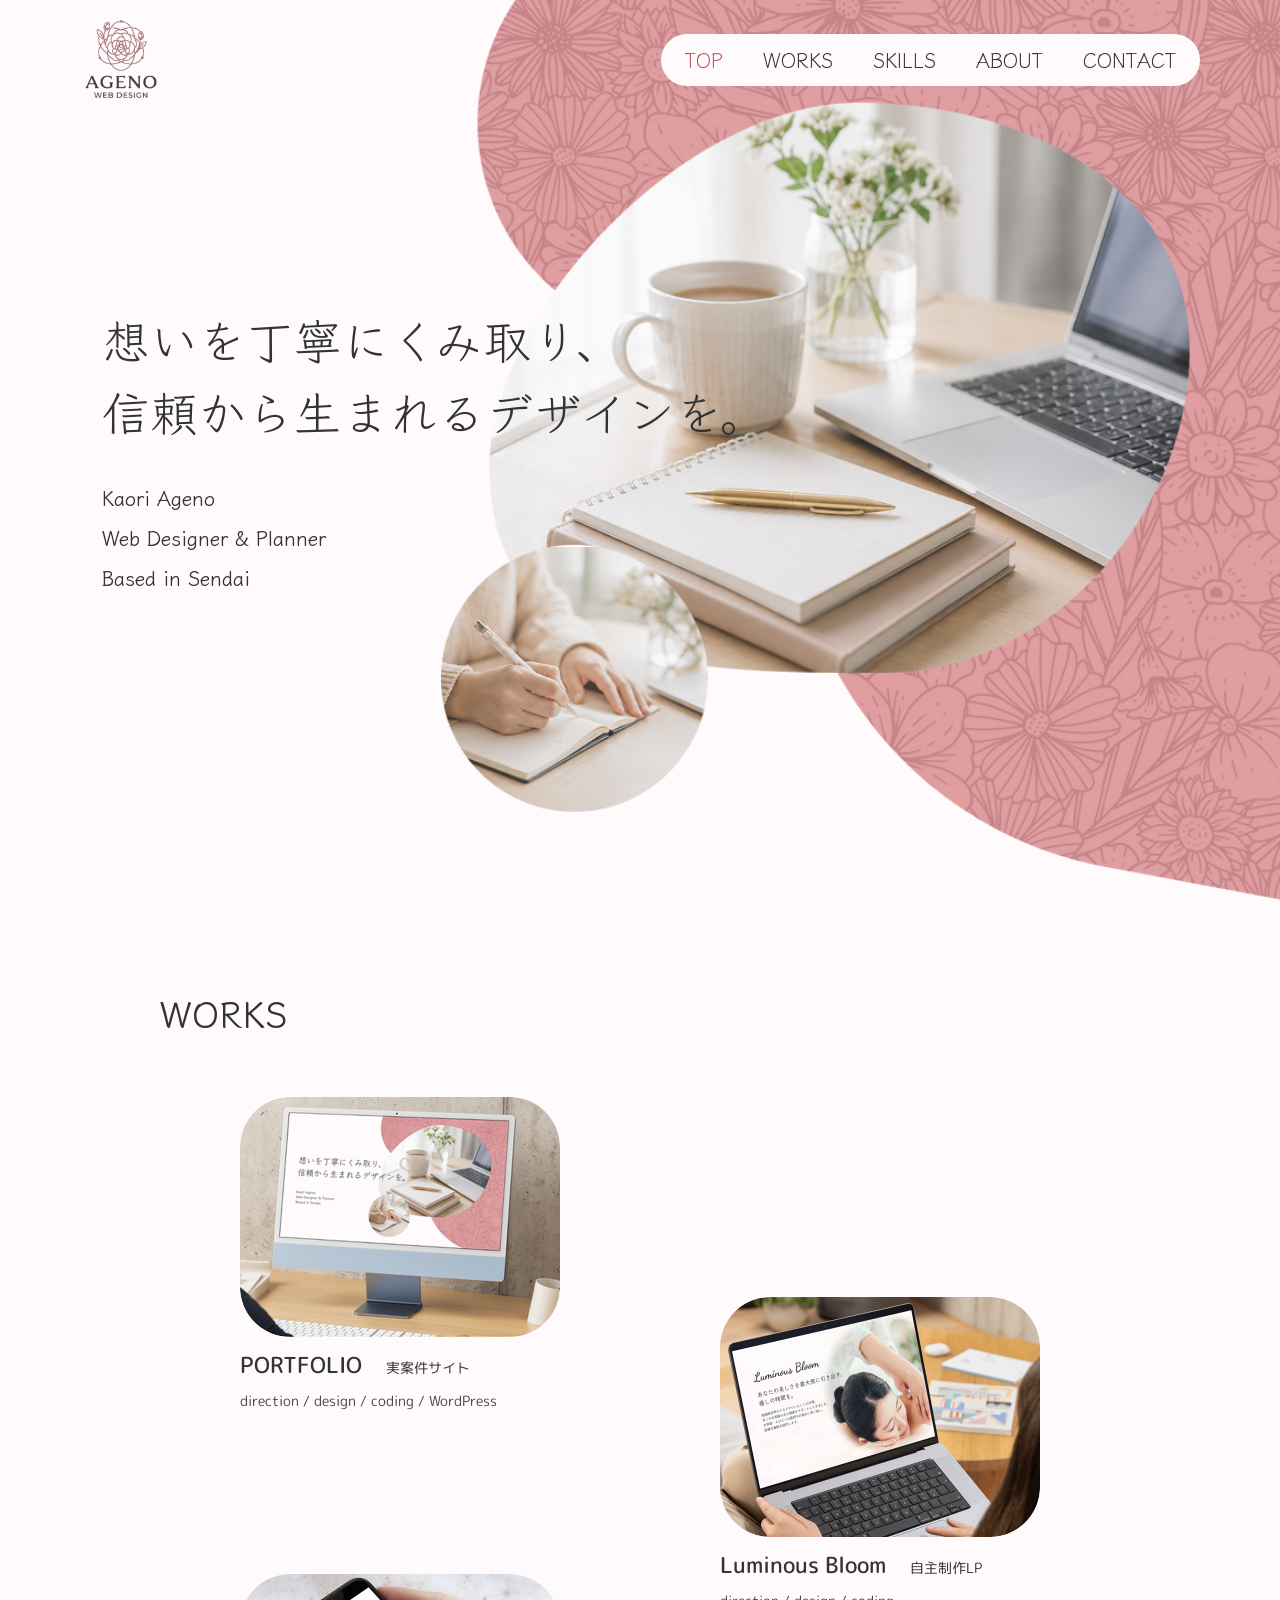
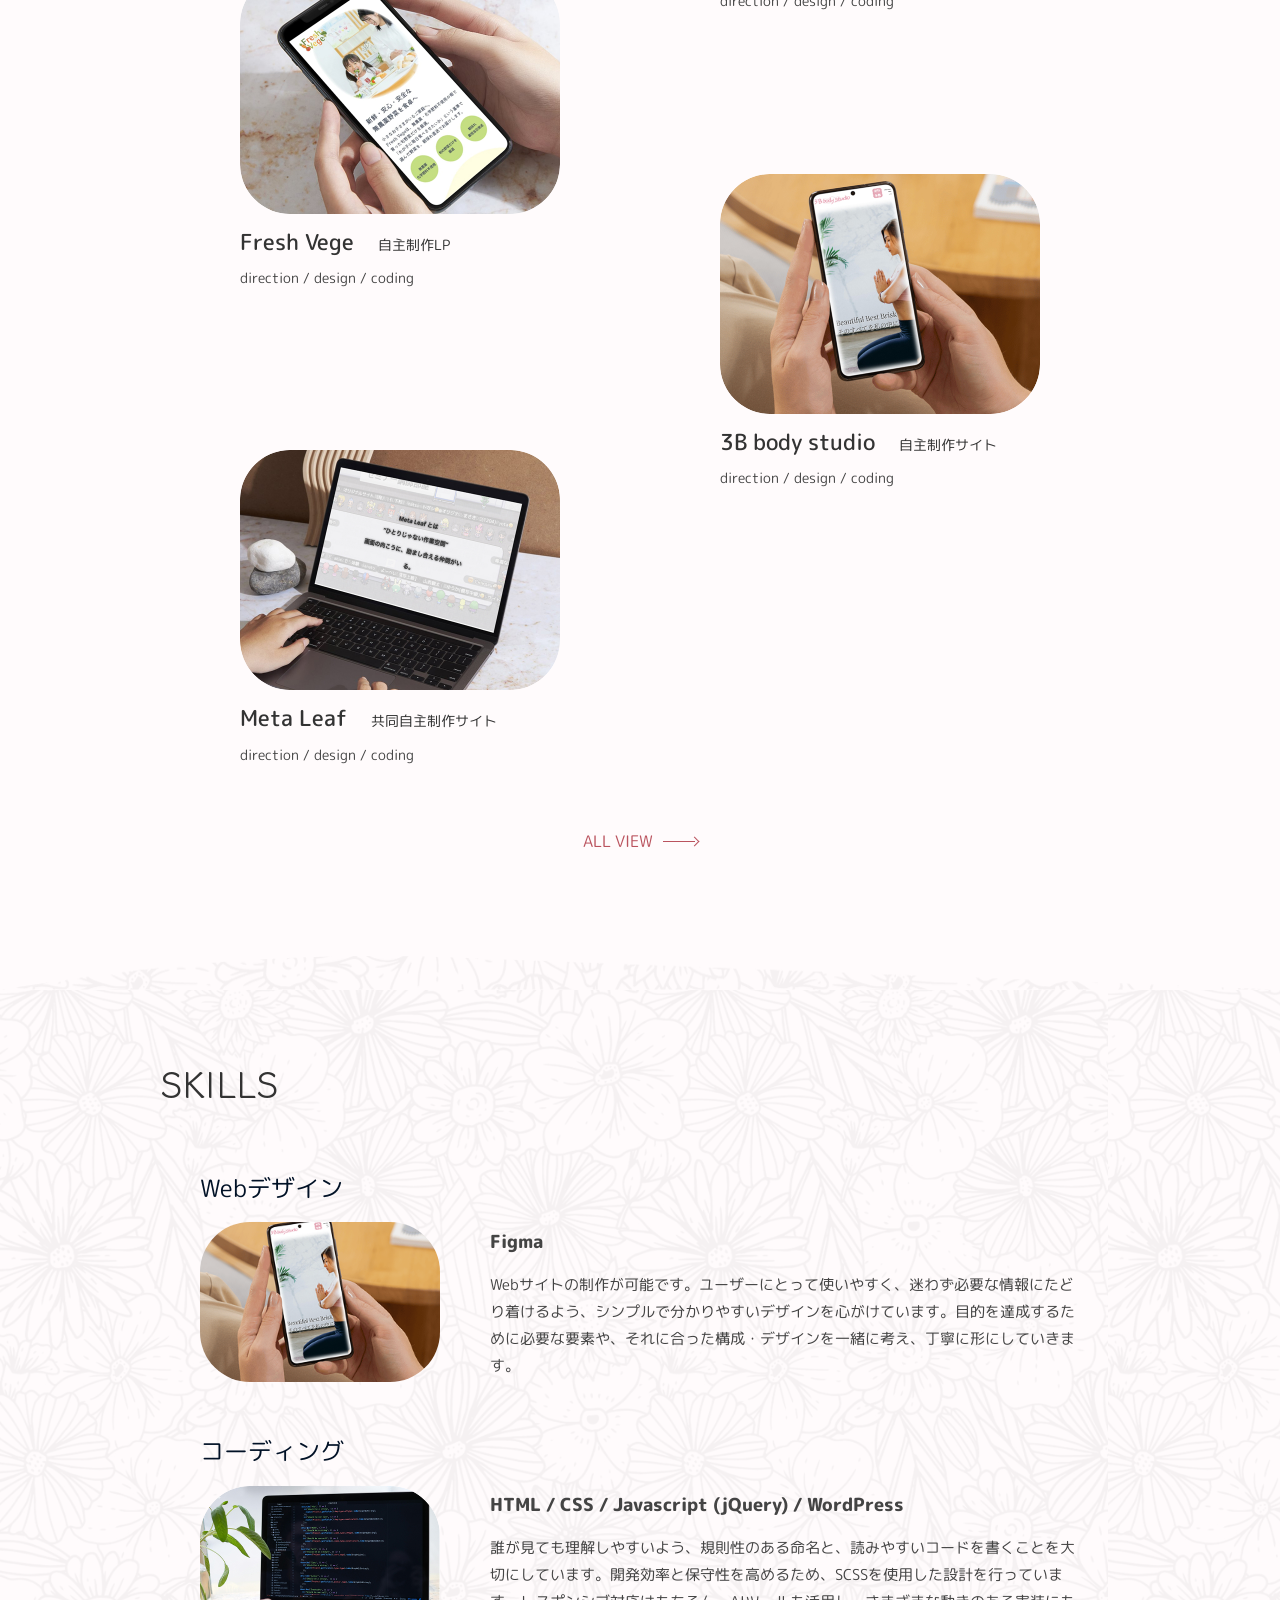
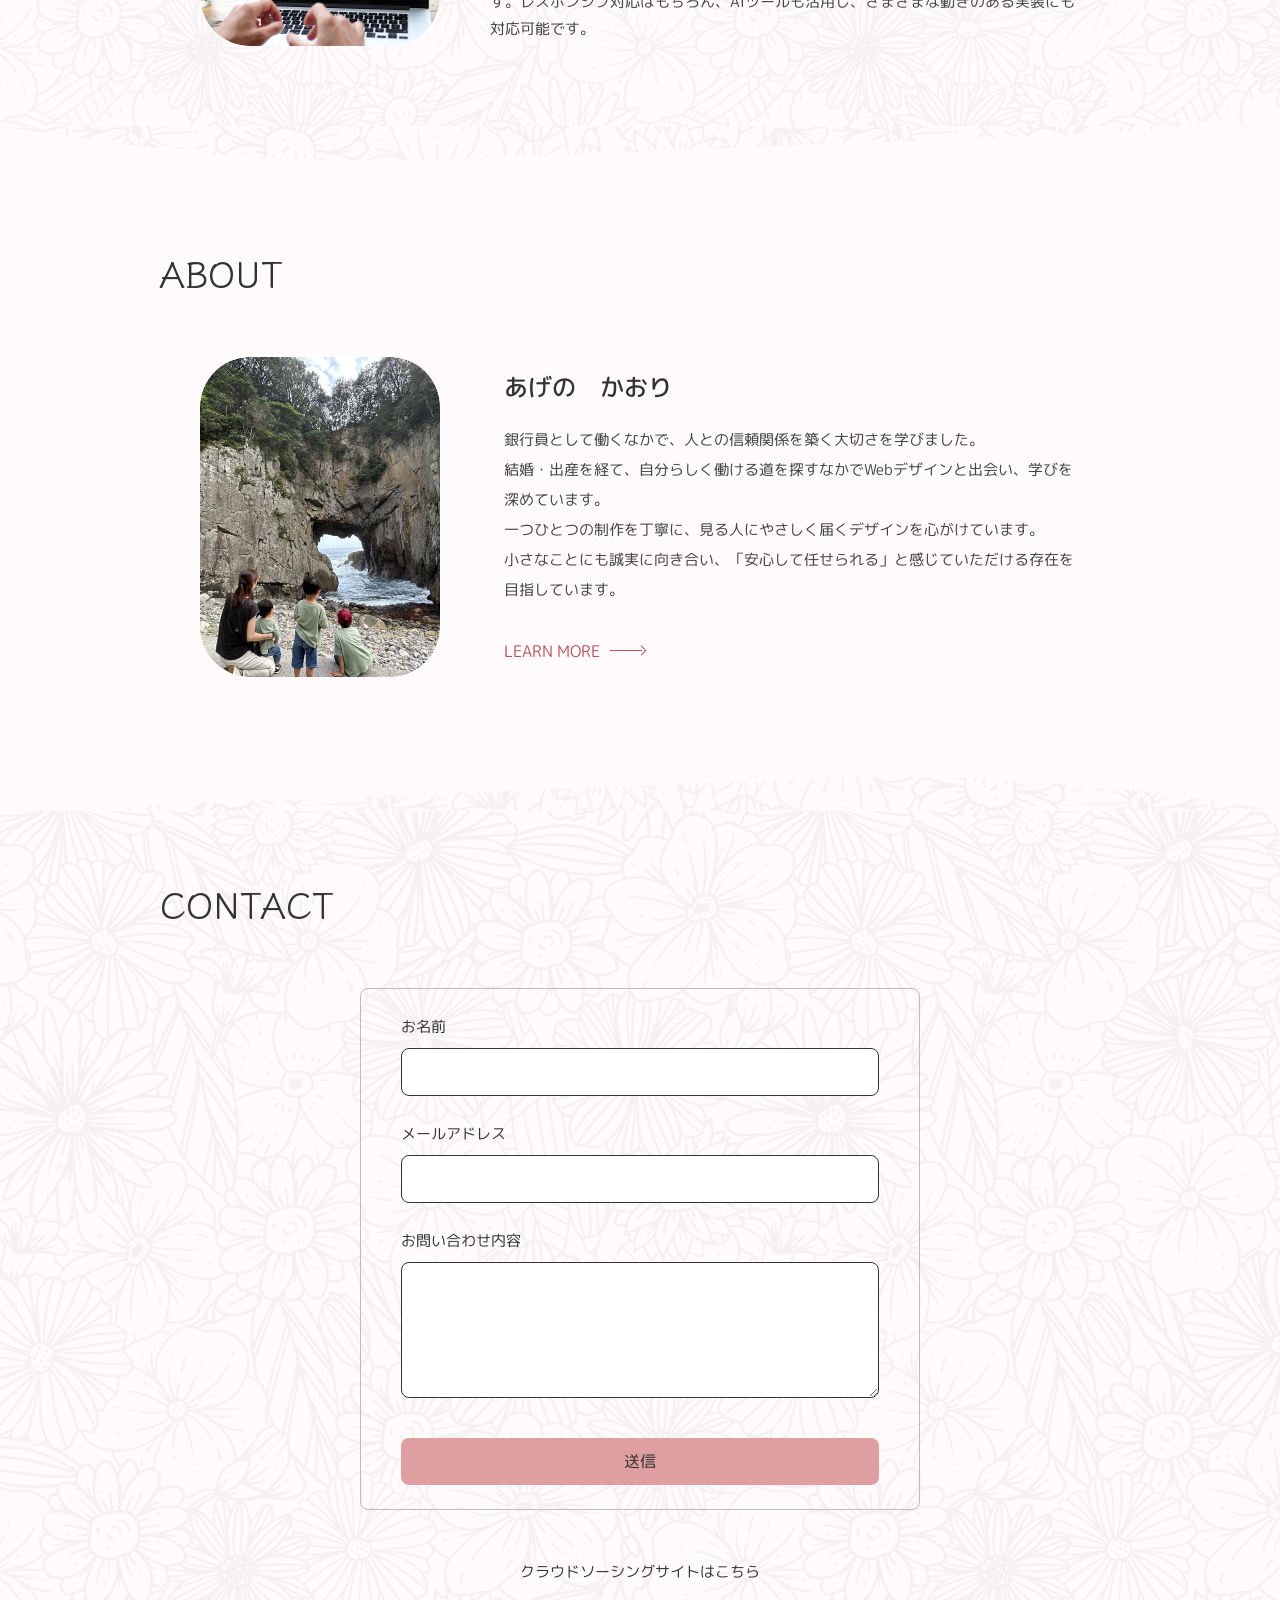
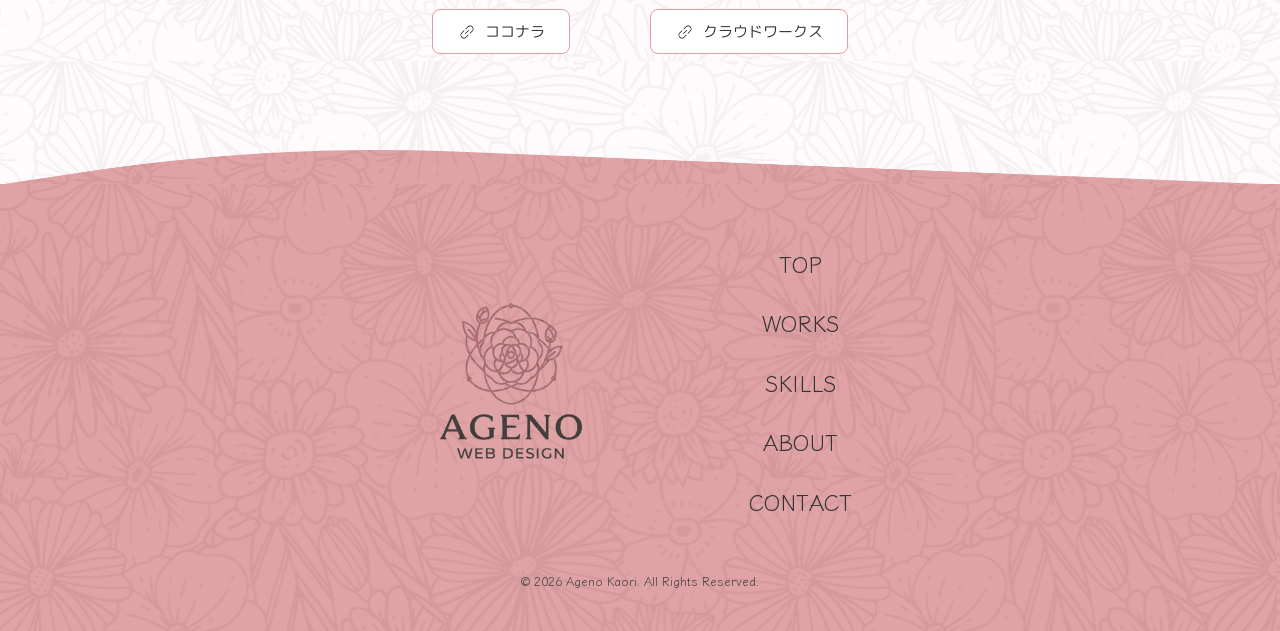
==== index.html @ 992c807e "Add files via upload" ====
<!DOCTYPE html>
<html lang="ja">

<head>
  <meta charset="UTF-8">
  <meta name="viewport" content="width=device-width, initial-scale=1.0">
  <title>AGENO Portfolio</title>
  <link rel="preconnect" href="https://fonts.googleapis.com">
  <link rel="preconnect" href="https://fonts.gstatic.com" crossorigin>
  <link
    href="https://fonts.googleapis.com/css2?family=Klee+One:wght@400;600&family=M+PLUS+Rounded+1c:wght@400;500;800&display=swap"
    rel="stylesheet">
  <link rel="stylesheet" href="css/style.css">
</head>

<body>

  <!-- HEADER -->
  <header class="header" id="header">
    <div class="header__inner">
      <div class="header__logo">
        <a href="#fv">
          <img src="img/logo.svg" alt="AGENO">
        </a>
      </div>
      <nav class="header__nav">
        <ul class="header__nav-list">
          <li><a href="#fv">TOP</a></li>
          <li><a href="#works">WORKS</a></li>
          <li><a href="#skills">SKILLS</a></li>
          <li><a href="#about">ABOUT</a></li>
          <li><a href="#contact">CONTACT</a></li>
        </ul>
      </nav>
      <button class="header__hamburger" id="hamburger" aria-label="メニューを開く" aria-expanded="false">
        <span></span>
        <span></span>
        <span></span>
      </button>
    </div>
  </header>

  <!-- SP MENU -->
  <div class="sp-menu" id="spMenu" aria-hidden="true">
    <nav>
      <ul class="sp-menu__list">
        <li><a href="#fv" class="sp-menu__link">TOP</a></li>
        <li><a href="#works" class="sp-menu__link">WORKS</a></li>
        <li><a href="#skills" class="sp-menu__link">SKILLS</a></li>
        <li><a href="#about" class="sp-menu__link">ABOUT</a></li>
        <li><a href="#contact" class="sp-menu__link">CONTACT</a></li>
      </ul>
    </nav>
  </div>

  <main>

    <!-- FV -->
    <section id="fv" class="fv">
      <!-- ピンク装飾背景 -->
      <div class="fv__deco" aria-hidden="true">
        <img src="img/FVpc.png" alt="" class="fvpc">
        <img src="img/FVsp.png" alt="" class="fvsp">
      </div>
      <div class="fv__content">
        <div class="fv__catch js-fade">
          <p>想いを丁寧にくみ取り、</p>
          <p>信頼から生まれるデザインを。</p>
        </div>
        <div class="fv__profile js-fade">
          <p>Kaori Ageno</p>
          <p>Web Designer &amp; Planner</p>
          <p>Based in Sendai</p>
        </div>
      </div>
    </section>

    <!-- WORKS -->
    <section id="works" class="works">
      <div class="works__inner">
        <h2 class="section-title js-fade">WORKS</h2>
        <div class="works__grid">
          <article class="works__item js-fade">
            <a href="#" class="works__item-link">
              <div class="works__img-wrap">
                <img src="img/works3.jpg" alt="PORTFOLIO">
              </div>
              <div class="works__info">
                <div class="works__info-top">
                  <span class="works__name">PORTFOLIO</span>
                  <span class="works__tag">実案件サイト</span>
                </div>
                <p class="works__role">direction / design / coding / WordPress</p>
              </div>
            </a>
          </article>
          <article class="works__item js-fade">
            <a href="#" class="works__item-link">
              <div class="works__img-wrap">
                <img src="img/works1.jpg" alt="Luminous Bloom">
              </div>
              <div class="works__info">
                <div class="works__info-top">
                  <span class="works__name">Luminous Bloom</span>
                  <span class="works__tag">自主制作LP</span>
                </div>
                <p class="works__role">direction / design / coding</p>
              </div>
            </a>
          </article>
          <article class="works__item js-fade">
            <a href="#" class="works__item-link">
              <div class="works__img-wrap">
                <img src="img/works2.jpg" alt="Fresh Vege">
              </div>
              <div class="works__info">
                <div class="works__info-top">
                  <span class="works__name">Fresh Vege</span>
                  <span class="works__tag">自主制作LP</span>
                </div>
                <p class="works__role">direction / design / coding</p>
              </div>
            </a>
          </article>
          <article class="works__item js-fade">
            <a href="#" class="works__item-link">
              <div class="works__img-wrap">
                <img src="img/works5.jpg" alt="3B body studio">
              </div>
              <div class="works__info">
                <div class="works__info-top">
                  <span class="works__name">3B body studio</span>
                  <span class="works__tag">自主制作サイト</span>
                </div>
                <p class="works__role">direction / design / coding</p>
              </div>
            </a>
          </article>
          <article class="works__item js-fade">
            <a href="#" class="works__item-link">
              <div class="works__img-wrap">
                <img src="img/works4.jpg" alt="Meta Leaf">
              </div>
              <div class="works__info">
                <div class="works__info-top">
                  <span class="works__name">Meta Leaf</span>
                  <span class="works__tag">共同自主制作サイト</span>
                </div>
                <p class="works__role">direction / design / coding</p>
              </div>
            </a>
          </article>
        </div>
        <div class="works__more js-fade">
          <a href="works.html" class="arrow-link arrow-link--accent">ALL VIEW</a>
        </div>
      </div>
    </section>

    <!-- WAVE: WORKS to SKILLS -->
    <div class="wave-divider" aria-hidden="true">
      <img src="img/background1.png" alt="">
    </div>

    <!-- SKILLS -->
    <section id="skills" class="skills">
      <div class="skills__inner">
        <h2 class="section-title js-fade">SKILLS</h2>
        <div class="skills__list">
          <div class="skills__item js-fade">
            <h3 class="skills__category">Webデザイン</h3>
            <div class="skills__content">
              <div class="skills__img-wrap">
                <img src="img/test.png" alt="Webデザイン">
              </div>
              <div class="skills__text">
                <p class="skills__tool">Figma</p>
                <p class="skills__desc">
                  Webサイトの制作が可能です。ユーザーにとって使いやすく、迷わず必要な情報にたどり着けるよう、シンプルで分かりやすいデザインを心がけています。目的を達成するために必要な要素や、それに合った構成・デザインを一緒に考え、丁寧に形にしていきます。
                </p>
              </div>
            </div>
          </div>
          <div class="skills__item js-fade">
            <h3 class="skills__category">コーディング</h3>
            <div class="skills__content">
              <div class="skills__img-wrap">
                <img src="img/skills2.jpg" alt="コーディング">
              </div>
              <div class="skills__text">
                <p class="skills__tool">HTML / CSS / Javascript (jQuery) / WordPress</p>
                <p class="skills__desc">
                  誰が見ても理解しやすいよう、規則性のある命名と、読みやすいコードを書くことを大切にしています。開発効率と保守性を高めるため、SCSSを使用した設計を行っています。レスポンシブ対応はもちろん、AIツールも活用し、さまざまな動きのある実装にも対応可能です。
                </p>
              </div>
            </div>
          </div>
        </div>
      </div>
    </section>

    <!-- WAVE: SKILLS to ABOUT -->
    <div class="wave-divider wave-divider--flip" aria-hidden="true">
      <img src="img/background2.png" alt="">
    </div>

    <!-- ABOUT -->
    <section id="about" class="about">
      <div class="about__inner">
        <h2 class="section-title js-fade">ABOUT</h2>
        <div class="about__content js-fade">
          <div class="about__img-wrap">
            <img src="img/about_top.jpg" alt="あげの かおり">
          </div>
          <div class="about__text">
            <p class="about__name">あげの　かおり</p>
            <p class="about__bio">
              銀行員として働くなかで、人との信頼関係を築く大切さを学びました。<br>
              結婚・出産を経て、自分らしく働ける道を探すなかでWebデザインと出会い、学びを深めています。<br>
              一つひとつの制作を丁寧に、見る人にやさしく届くデザインを心がけています。<br>
              小さなことにも誠実に向き合い、「安心して任せられる」と感じていただける存在を目指しています。
            </p>
            <a href="about.html" class="arrow-link arrow-link--accent about__more">LEARN MORE</a>
          </div>
        </div>
      </div>
    </section>

    <!-- WAVE: ABOUT to CONTACT -->
    <div class="wave-divider wave-divider--contact" aria-hidden="true">
      <img src="img/background3.png" alt="">
    </div>

    <!-- CONTACT -->
    <section id="contact" class="contact">
      <div class="contact__inner">
        <h2 class="section-title js-fade">CONTACT</h2>
        <form class="contact__form js-fade" id="contactForm" novalidate>
          <div class="contact__fields">
            <div class="contact__field">
              <label for="contact-name">お名前</label>
              <input type="text" id="contact-name" name="name" required>
            </div>
            <div class="contact__field">
              <label for="contact-email">メールアドレス</label>
              <input type="email" id="contact-email" name="email" required>
            </div>
            <div class="contact__field">
              <label for="contact-message">お問い合わせ内容</label>
              <textarea id="contact-message" name="message" rows="5" required></textarea>
            </div>
          </div>
          <button type="submit" class="contact__submit">送信</button>
        </form>
        <div class="contact__crowdsourcing js-fade">
          <p class="contact__crowdsourcing-label">クラウドソーシングサイトはこちら</p>
          <div class="contact__links">
            <a href="#" class="contact__link">
              <img src="img/link.svg" alt="">
              <span>ココナラ</span>
            </a>
            <a href="#" class="contact__link">
              <img src="img/link.svg" alt="">
              <span>クラウドワークス</span>
            </a>
          </div>
        </div>
      </div>

      <!-- FOOTER WAVE -->
      <div class="wave-divider wave-divider--footer" aria-hidden="true">
        <img src="img/background_footer.png" alt="">
      </div>
    </section>

  </main>

  <!-- FOOTER -->
  <footer class="footer">
    <div class="footer__inner">
      <div class="footer__logo">
        <a href="#fv">
          <img src="img/logo.svg" alt="AGENO">
        </a>
      </div>
      <nav class="footer__nav" aria-label="フッターナビゲーション">
        <ul>
          <li><a href="#fv">TOP</a></li>
          <li><a href="#works">WORKS</a></li>
          <li><a href="#skills">SKILLS</a></li>
          <li><a href="#about">ABOUT</a></li>
          <li><a href="#contact">CONTACT</a></li>
        </ul>
      </nav>
    </div>
    <p class="footer__copy">© 2026 Ageno Kaori. All Rights Reserved.</p>
  </footer>

  <script src="script.js"></script>
</body>

</html>
---- css/style.css ----
*,
*::before,
*::after {
  box-sizing: border-box;
  margin: 0;
  padding: 0;
}

html {
  scroll-behavior: smooth;
}

body {
  background-color: #fffbfc;
  color: #333;
  font-family: "M PLUS Rounded 1c", sans-serif;
  line-height: 1.8;
  overflow-x: hidden;
}

img {
  max-width: 100%;
  height: auto;
  display: block;
}

a {
  text-decoration: none;
  color: inherit;
}

ul,
ol {
  list-style: none;
}

.section-title {
  font-family: "Klee One", serif;
  font-weight: 600;
  font-size: 36px;
  color: #333;
  margin-bottom: 52px;
}
@media (max-width: 768px) {
  .section-title {
    font-size: 28px;
    margin-bottom: 32px;
  }
}

.arrow-link {
  display: inline-flex;
  align-items: center;
  gap: 0;
  font-family: "M PLUS Rounded 1c", sans-serif;
  font-weight: 400;
  font-size: 16px;
  cursor: pointer;
  transition: opacity 0.2s ease;
}
.arrow-link::before {
  content: "";
  order: 2;
  display: block;
  margin-left: 10px;
  width: 48px;
  height: 1px;
  background: currentColor;
  flex-shrink: 0;
  transform: scaleX(0.667);
  transform-origin: left center;
  transition: transform 0.3s ease;
}
.arrow-link::after {
  content: "";
  order: 3;
  display: block;
  width: 7px;
  height: 7px;
  border-top: 1px solid currentColor;
  border-right: 1px solid currentColor;
  transform: rotate(45deg);
  flex-shrink: 0;
  margin-left: -20px;
  transition: margin-left 0.3s ease;
}
.arrow-link:hover::before {
  transform: scaleX(1);
}
.arrow-link:hover::after {
  margin-left: -4px;
}
.arrow-link--accent {
  color: #ba535e;
}

.wave-divider {
  width: 100%;
  line-height: 0;
  overflow: hidden;
}
.wave-divider img {
  width: 100%;
  display: block;
}
.wave-divider--flip {
  transform: scaleX(-1);
}

.js-ready .js-fade {
  opacity: 0;
  transform: translateY(24px);
  transition: opacity 0.7s ease, transform 0.7s ease;
}

.js-fade.is-visible {
  opacity: 1 !important;
  transform: translateY(0) !important;
}

.header {
  position: fixed;
  top: 0;
  left: 0;
  right: 0;
  z-index: 200;
  padding: 20px 80px;
  transition: background 0.3s ease, box-shadow 0.3s ease;
}
@media (max-width: 1024px) {
  .header {
    padding: 16px 40px;
  }
}
@media (max-width: 768px) {
  .header {
    padding: 14px 20px;
  }
}

.header__inner {
  display: flex;
  align-items: center;
  justify-content: space-between;
  max-width: 1120px;
  margin: 0 auto;
}

.header__logo {
  width: 80px;
  flex-shrink: 0;
}
.header__logo img {
  width: 100%;
  height: auto;
}
@media (max-width: 768px) {
  .header__logo {
    width: 60px;
  }
}

@media (max-width: 768px) {
  .header__nav {
    display: none;
  }
}

.header__nav-list {
  display: flex;
  align-items: center;
  gap: 40px;
  background: #fffbfc;
  border-radius: 50px;
  padding: 8px 24px;
  font-family: "Klee One", serif;
  font-size: 20px;
  font-weight: 400;
  color: #333;
}
@media (max-width: 1024px) {
  .header__nav-list {
    gap: 24px;
    font-size: 16px;
  }
}
.header__nav-list li a {
  transition: color 0.2s ease;
}
.header__nav-list li a:hover {
  color: #ba535e;
}
.header__nav-list li a.is-active {
  color: #ba535e;
}

.header__hamburger {
  display: none;
  flex-direction: column;
  justify-content: center;
  align-items: center;
  gap: 6px;
  width: 36px;
  height: 36px;
  background: none;
  border: none;
  cursor: pointer;
  z-index: 200;
}
@media (max-width: 768px) {
  .header__hamburger {
    display: flex;
  }
}
.header__hamburger span {
  display: block;
  width: 24px;
  height: 1.5px;
  background: #333;
  transition: transform 0.3s ease, opacity 0.3s ease;
  transform-origin: center;
}
.header__hamburger.is-open span:nth-child(1) {
  transform: translateY(7.5px) rotate(-315deg);
}
.header__hamburger.is-open span:nth-child(2) {
  opacity: 0;
}
.header__hamburger.is-open span:nth-child(3) {
  transform: translateY(-7.5px) rotate(315deg);
}

.sp-menu {
  display: none;
  position: fixed;
  inset: 0;
  background-image: url("../img/background_footer_main.png");
  background-size: contain;
  background-repeat: repeat;
  z-index: 150;
  align-items: center;
  justify-content: center;
  opacity: 0;
  transition: opacity 0.3s ease;
  pointer-events: none;
}
@media (max-width: 768px) {
  .sp-menu {
    display: flex;
  }
}
.sp-menu.is-open {
  opacity: 1;
  pointer-events: all;
}

.sp-menu__list {
  display: flex;
  flex-direction: column;
  align-items: center;
  gap: 40px;
}

.sp-menu__link {
  font-family: "Klee One", serif;
  font-size: 28px;
  font-weight: 600;
  color: #333;
  transition: color 0.2s ease;
}
.sp-menu__link:hover {
  color: #ba535e;
}

.fv {
  position: relative;
  min-height: 100vh;
  overflow: hidden;
  background: #fffbfc;
}

.fv__deco {
  position: absolute;
  top: 0;
  right: 0;
  height: 100vh;
  pointer-events: none;
}
@media (max-width: 1024px) {
  .fv__deco {
    height: 80vh;
  }
}
@media (max-width: 768px) {
  .fv__deco {
    height: auto;
  }
}
.fv__deco img {
  height: 100%;
  width: auto;
  display: block;
}
.fv__deco .fvpc {
  display: block;
}
@media (max-width: 768px) {
  .fv__deco .fvpc {
    display: none;
  }
}
.fv__deco .fvsp {
  display: none;
}
@media (max-width: 768px) {
  .fv__deco .fvsp {
    display: block;
  }
}

.fv__content {
  position: absolute;
  top: 50%;
  left: 8%;
  transform: translateY(-50%);
  display: flex;
  flex-direction: column;
  gap: 32px;
}
@media (max-width: 1024px) {
  .fv__content {
    top: auto;
    bottom: 4%;
    left: 4%;
    transform: none;
  }
}
@media (max-width: 768px) {
  .fv__content {
    top: auto;
    bottom: 8%;
    padding: 0;
    gap: 12px;
  }
}

.fv__catch {
  font-family: "Klee One", serif;
  font-weight: 400;
  font-size: 48px;
  color: #333;
  line-height: 1.5;
}
@media (max-width: 1024px) {
  .fv__catch {
    font-size: 36px;
  }
}
@media (max-width: 768px) {
  .fv__catch {
    font-size: 24px;
    line-height: 1.6;
  }
}

.fv__profile {
  font-family: "Klee One", serif;
  font-weight: 600;
  font-size: 20px;
  color: #333;
  line-height: 2;
}
@media (max-width: 768px) {
  .fv__profile {
    font-size: 16px;
  }
}

.about {
  background: #fffbfc;
  padding: 80px 0 100px;
}

.about__inner {
  max-width: 1120px;
  margin: 0 auto;
  padding: 0 80px;
}
@media (max-width: 1024px) {
  .about__inner {
    padding: 0 40px;
  }
}
@media (max-width: 768px) {
  .about__inner {
    padding: 0 20px;
  }
}

.about__content {
  display: flex;
  align-items: center;
  gap: 64px;
  max-width: 880px;
  margin: 0 auto;
}
@media (max-width: 1024px) {
  .about__content {
    gap: 40px;
  }
}
@media (max-width: 768px) {
  .about__content {
    flex-direction: column;
    gap: 32px;
    align-items: center;
  }
}

.about__img-wrap {
  width: 240px;
  height: 320px;
  border-radius: 50px;
  overflow: hidden;
  flex-shrink: 0;
}
.about__img-wrap img {
  width: 100%;
  height: 100%;
  object-fit: cover;
}

.about__text {
  flex: 1;
  display: flex;
  flex-direction: column;
  gap: 20px;
}

.about__name {
  font-family: "M PLUS Rounded 1c", sans-serif;
  font-weight: 500;
  font-size: 24px;
  color: #333;
  line-height: 1.5;
}
@media (max-width: 768px) {
  .about__name {
    font-size: 20px;
  }
}

.about__bio {
  font-family: "M PLUS Rounded 1c", sans-serif;
  font-weight: 400;
  font-size: 15px;
  color: #444;
  line-height: 2;
}
@media (max-width: 768px) {
  .about__bio {
    font-size: 14px;
  }
}

.about__more {
  margin-top: 12px;
}

.skills {
  background-image: url("../img/background.png");
  background-size: contain;
  background-repeat: repeat;
  padding: 60px 0 80px;
}

.skills__inner {
  max-width: 1120px;
  margin: 0 auto;
  padding: 0 80px;
}
@media (max-width: 1024px) {
  .skills__inner {
    padding: 0 40px;
  }
}
@media (max-width: 768px) {
  .skills__inner {
    padding: 0 20px;
  }
}

.skills__list {
  display: flex;
  flex-direction: column;
  gap: 48px;
  max-width: 880px;
  margin: 0 auto;
}

.skills__item {
  display: flex;
  flex-direction: column;
  gap: 12px;
  width: 100%;
}

.skills__category {
  font-family: "M PLUS Rounded 1c", sans-serif;
  font-weight: 400;
  font-size: 24px;
  color: #011126;
}
@media (max-width: 768px) {
  .skills__category {
    font-size: 20px;
  }
}

.skills__content {
  display: flex;
  align-items: center;
  gap: 50px;
}
@media (max-width: 768px) {
  .skills__content {
    flex-direction: column;
    align-items: flex-start;
    gap: 20px;
  }
}

.skills__img-wrap {
  width: 240px;
  height: 160px;
  border-radius: 50px;
  overflow: hidden;
  flex-shrink: 0;
}
@media (max-width: 1024px) {
  .skills__img-wrap {
    width: 180px;
    height: 120px;
    border-radius: 32px;
  }
}
@media (max-width: 768px) {
  .skills__img-wrap {
    width: 100%;
    height: 160px;
    border-radius: 24px;
  }
}
.skills__img-wrap img {
  width: 100%;
  height: 100%;
  object-fit: cover;
}

.skills__text {
  flex: 1;
  display: flex;
  flex-direction: column;
  gap: 12px;
  color: #444;
}

.skills__tool {
  font-family: "M PLUS Rounded 1c", sans-serif;
  font-weight: 800;
  font-size: 18px;
  color: #444;
}
@media (max-width: 768px) {
  .skills__tool {
    font-size: 15px;
  }
}

.skills__desc {
  font-family: "M PLUS Rounded 1c", sans-serif;
  font-weight: 400;
  font-size: 15px;
  line-height: 1.8;
}
@media (max-width: 768px) {
  .skills__desc {
    font-size: 14px;
  }
}

.works {
  background: #fffbfc;
  padding: 80px 0 100px;
}

.works__inner {
  max-width: 1120px;
  margin: 0 auto;
  padding: 0 80px;
}
@media (max-width: 1024px) {
  .works__inner {
    padding: 0 40px;
  }
}
@media (max-width: 768px) {
  .works__inner {
    padding: 0 20px;
  }
}

.works__grid {
  display: grid;
  grid-template-columns: repeat(2, minmax(0, 320px));
  column-gap: 160px;
  row-gap: 80px;
  justify-content: center;
  align-items: start;
}

.works__item {
  width: 100%;
}

.works__item:nth-child(even) {
  margin-top: 80px;
}

@media (max-width: 1024px) {
  .works__grid {
    column-gap: 120px;
    row-gap: 60px;
  }
  .works__item:nth-child(even) {
    margin-top: 60px;
  }
}
@media (max-width: 768px) {
  .works__grid {
    grid-template-columns: 1fr;
    row-gap: 48px;
    padding-bottom: 0;
    justify-items: center;
  }
  .works__item {
    width: 100%;
  }
  .works__item:nth-child(even) {
    margin-top: 0;
  }
}
.works__item {
  width: 320px;
  position: relative;
}
.works__item:nth-child(even) {
  top: 120px;
}
@media (max-width: 1024px) {
  .works__item {
    width: 260px;
  }
  .works__item:nth-child(even) {
    top: 80px;
  }
}
@media (max-width: 768px) {
  .works__item {
    width: 100%;
    max-width: 360px;
  }
  .works__item:nth-child(even) {
    top: 0;
  }
}

.works__item-link {
  display: block;
  color: inherit;
}
.works__item-link:hover .works__img-wrap img {
  transform: scale(1.04);
}

.works__img-wrap {
  width: 100%;
  height: 240px;
  border-radius: 50px;
  overflow: hidden;
  margin-bottom: 8px;
}
@media (max-width: 1024px) {
  .works__img-wrap {
    height: 195px;
    border-radius: 32px;
  }
}
@media (max-width: 768px) {
  .works__img-wrap {
    height: 200px;
    border-radius: 32px;
  }
}
.works__img-wrap img {
  width: 100%;
  height: 100%;
  object-fit: cover;
  transition: transform 0.4s ease;
}

.works__info {
  font-family: "M PLUS Rounded 1c", sans-serif;
  color: #333;
}

.works__info-top {
  display: flex;
  align-items: baseline;
  gap: 24px;
  margin-bottom: 4px;
  flex-wrap: wrap;
}

.works__name {
  font-weight: 500;
  font-size: 22px;
}
@media (max-width: 1024px) {
  .works__name {
    font-size: 18px;
  }
}

.works__tag {
  font-weight: 400;
  font-size: 14px;
  white-space: nowrap;
}

.works__role {
  font-weight: 400;
  font-size: 14px;
  color: #444;
}

.works__more {
  display: flex;
  justify-content: center;
  margin-top: 60px;
}
@media (max-width: 768px) {
  .works__more {
    margin-top: 40px;
  }
}

.contact {
  background-image: url("../img/background.png");
  background-size: contain;
  background-repeat: repeat;
  padding: 60px 0 0px;
}

.contact__inner {
  max-width: 1120px;
  margin: 0 auto;
  padding: 0 80px 80px;
}
@media (max-width: 768px) {
  .contact__inner {
    padding: 0 60px;
  }
}

.contact__form {
  max-width: 560px;
  margin: 0 auto;
  padding: 24px 40px;
  border: 1px solid #bdbbbb;
  border-radius: 8px;
  display: flex;
  flex-direction: column;
  gap: 40px;
}
@media (max-width: 768px) {
  .contact__form {
    padding: 20px 20px;
    gap: 28px;
  }
}

.contact__fields {
  display: flex;
  flex-direction: column;
  gap: 24px;
}

.contact__field {
  display: flex;
  flex-direction: column;
  gap: 8px;
}
.contact__field label {
  font-family: "M PLUS Rounded 1c", sans-serif;
  font-weight: 400;
  font-size: 15px;
  color: #333;
}
.contact__field input,
.contact__field textarea {
  width: 100%;
  border: 1px solid #333;
  border-radius: 8px;
  padding: 12px 16px;
  font-family: "M PLUS Rounded 1c", sans-serif;
  font-size: 15px;
  color: #333;
  background: #fff;
  outline: none;
  transition: border-color 0.2s ease, box-shadow 0.2s ease;
  resize: vertical;
}
.contact__field input:focus,
.contact__field textarea:focus {
  border-color: #ba535e;
  box-shadow: 0 0 0 3px rgba(186, 83, 94, 0.12);
}
.contact__field input {
  height: 48px;
}
.contact__field textarea {
  min-height: 120px;
}

.contact__submit {
  width: 100%;
  padding: 12px;
  background: #df9fa1;
  border: none;
  border-radius: 8px;
  font-family: "M PLUS Rounded 1c", sans-serif;
  font-weight: 400;
  font-size: 16px;
  color: #333;
  cursor: pointer;
  transition: background 0.2s ease, opacity 0.2s ease;
}
.contact__submit:hover {
  background: rgb(215.35, 136.05, 138.528125);
}
.contact__submit:active {
  opacity: 0.8;
}

.contact__crowdsourcing {
  margin-top: 48px;
  display: flex;
  flex-direction: column;
  align-items: center;
  gap: 24px;
}
@media (max-width: 768px) {
  .contact__crowdsourcing {
    margin-top: 36px;
  }
}

.contact__crowdsourcing-label {
  font-family: "M PLUS Rounded 1c", sans-serif;
  font-weight: 400;
  font-size: 15px;
  color: #333;
}

.contact__links {
  display: flex;
  gap: 80px;
  align-items: center;
}
@media (max-width: 768px) {
  .contact__links {
    display: block;
  }
}

.contact__link {
  display: flex;
  align-items: center;
  gap: 8px;
  padding: 8px 24px;
  border: 1px solid #df9fa1;
  border-radius: 8px;
  background: #fff;
  font-family: "M PLUS Rounded 1c", sans-serif;
  font-weight: 400;
  font-size: 15px;
  color: #333;
  transition: background 0.2s ease, border-color 0.2s ease;
  margin-bottom: 16px;
}
.contact__link img {
  width: 20px;
  height: 20px;
}
.contact__link:hover {
  background: rgba(223, 159, 161, 0.15);
}

.wave-divider--footer {
  display: block;
  width: 100%;
  line-height: 0;
  overflow: hidden;
  margin-bottom: -1px;
}
.wave-divider--footer img {
  width: 100%;
  display: block;
}

.footer {
  background-image: url("../img/background_footer_main.png");
  background-size: contain;
  background-repeat: repeat;
  padding: 60px 80px 40px;
  position: relative;
  overflow: hidden;
}
@media (max-width: 1024px) {
  .footer {
    padding: 48px 40px 32px;
  }
}
@media (max-width: 768px) {
  .footer {
    padding: 48px 20px 32px;
  }
}

.footer__inner {
  display: flex;
  align-items: center;
  justify-content: center;
  gap: 160px;
  margin-bottom: 48px;
}
@media (max-width: 1024px) {
  .footer__inner {
    gap: 80px;
  }
}
@media (max-width: 768px) {
  .footer__inner {
    flex-direction: column;
    gap: 40px;
    align-items: center;
  }
}

.footer__logo {
  width: 160px;
  flex-shrink: 0;
}
.footer__logo img {
  width: 100%;
  height: auto;
}
@media (max-width: 768px) {
  .footer__logo {
    width: 120px;
  }
}

.footer__nav ul {
  display: flex;
  flex-direction: column;
  align-items: center;
  gap: 20px;
  font-family: "Klee One", serif;
  font-weight: 400;
  font-size: 22px;
  color: #333;
}
@media (max-width: 768px) {
  .footer__nav ul {
    font-size: 18px;
    gap: 16px;
  }
}
.footer__nav ul a {
  transition: opacity 0.2s ease;
}
.footer__nav ul a:hover {
  opacity: 0.7;
}

.footer__copy {
  text-align: center;
  font-family: "Klee One", serif;
  font-weight: 400;
  font-size: 12px;
  color: #444;
}/*# sourceMappingURL=style.css.map */
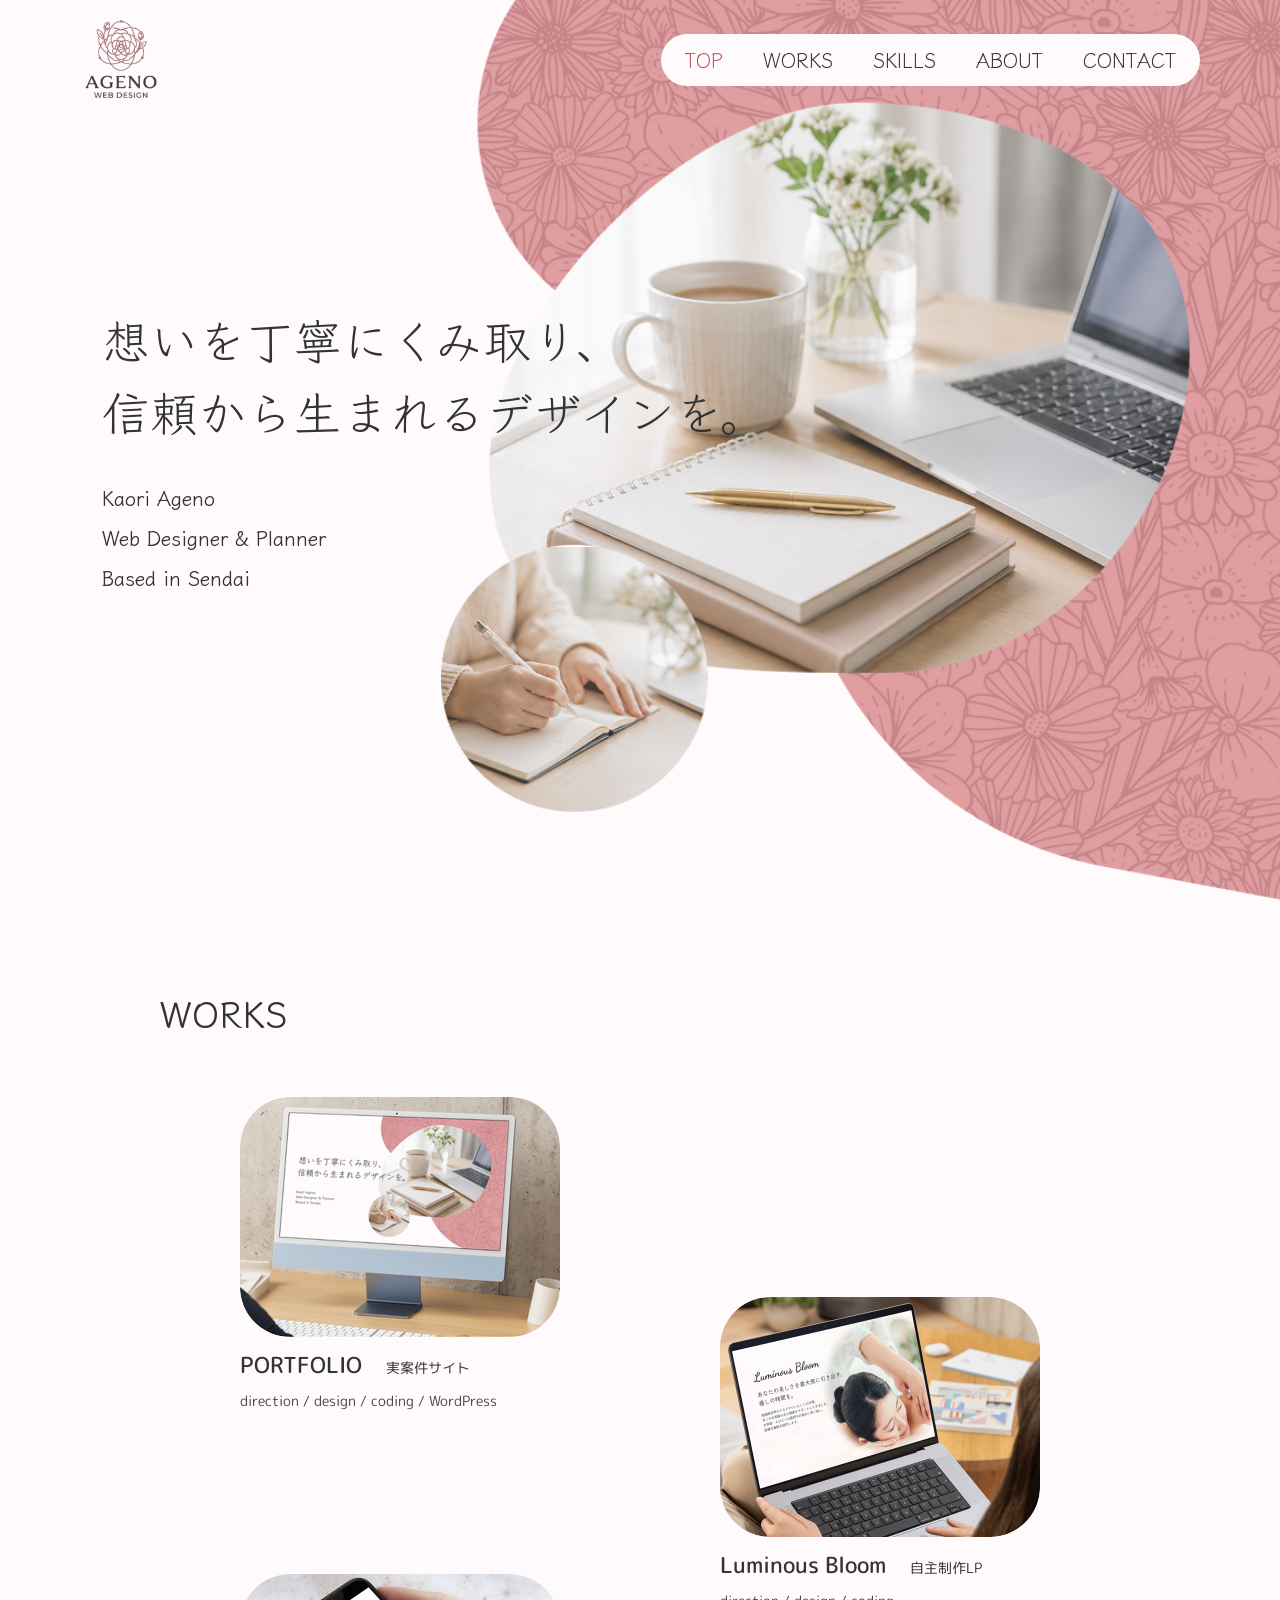
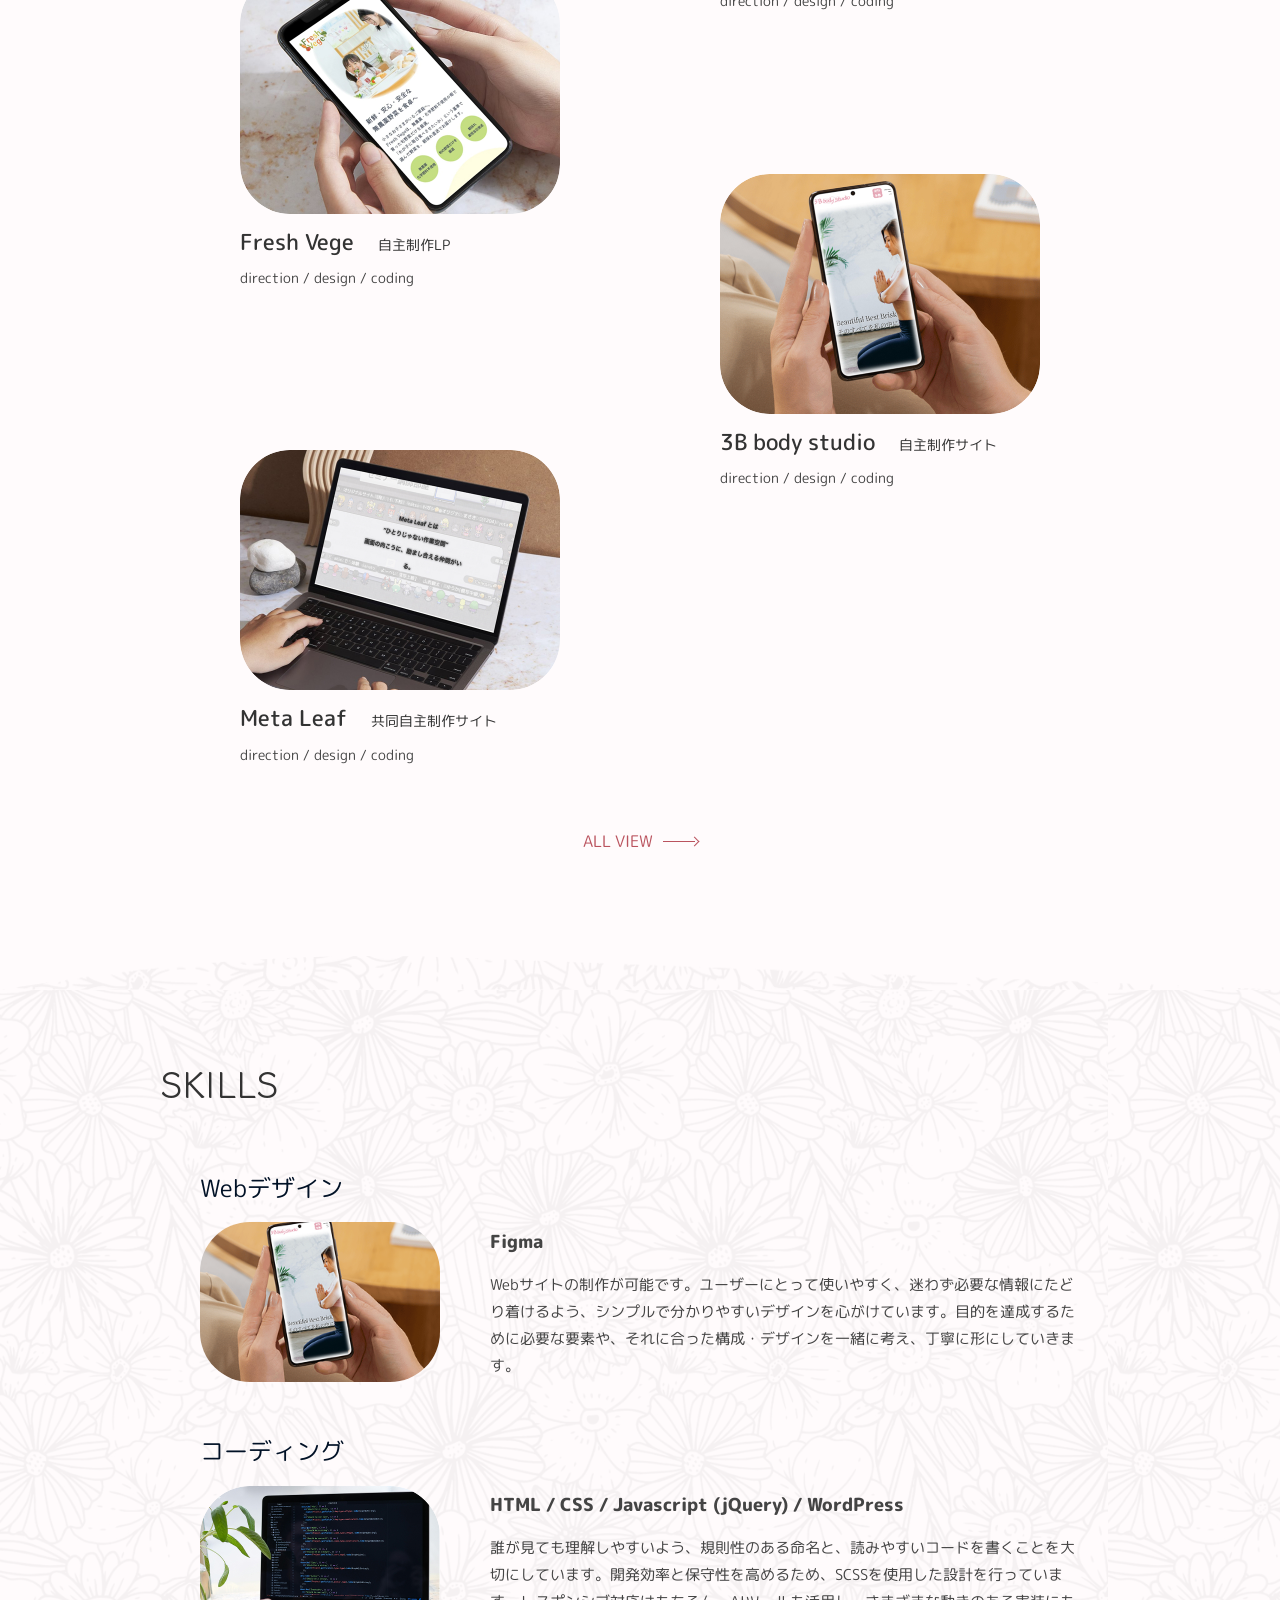
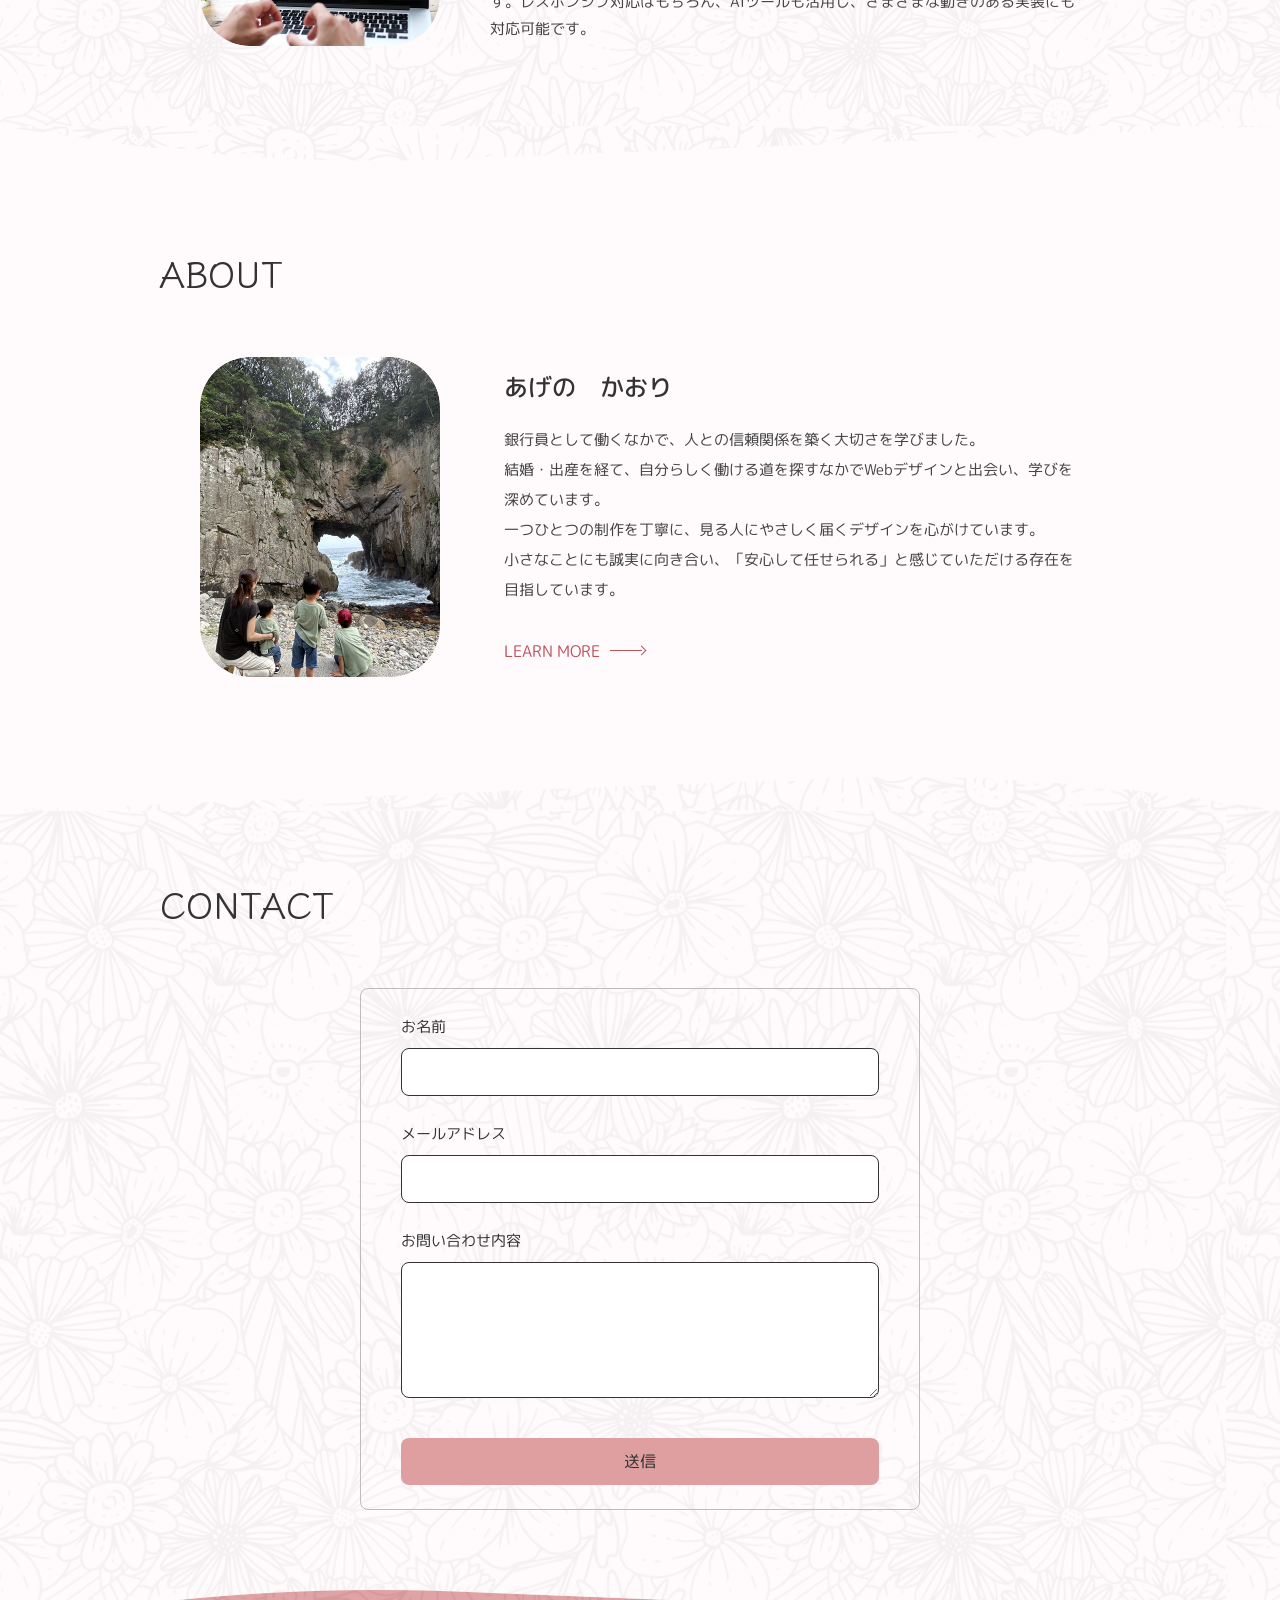
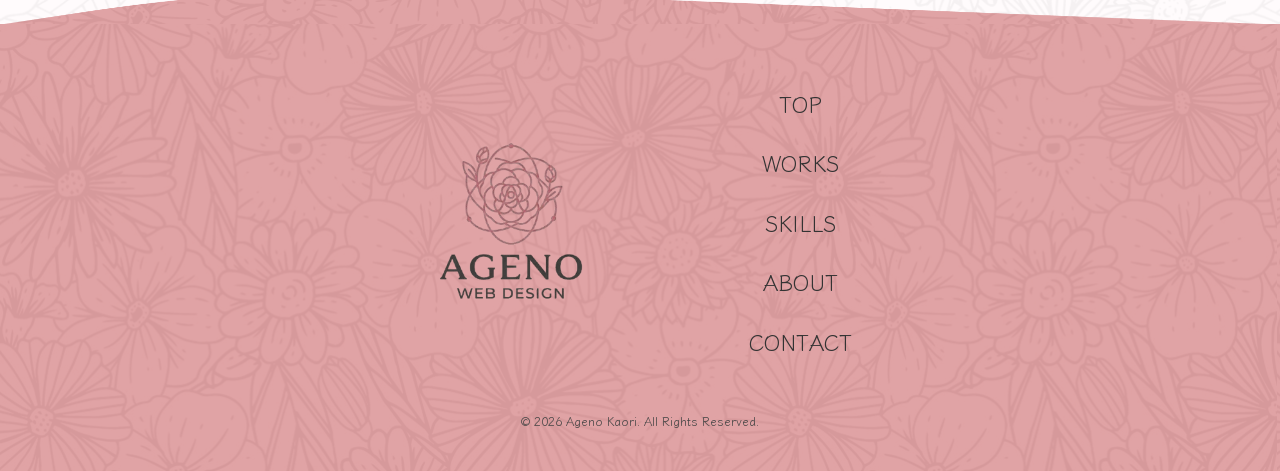
==== commit 99c16b2d: "クラウドソーシング系削除" ====
--- a/index.html
+++ b/index.html
@@ -252,19 +252,6 @@
           </div>
           <button type="submit" class="contact__submit">送信</button>
         </form>
-        <div class="contact__crowdsourcing js-fade">
-          <p class="contact__crowdsourcing-label">クラウドソーシングサイトはこちら</p>
-          <div class="contact__links">
-            <a href="#" class="contact__link">
-              <img src="img/link.svg" alt="">
-              <span>ココナラ</span>
-            </a>
-            <a href="#" class="contact__link">
-              <img src="img/link.svg" alt="">
-              <span>クラウドワークス</span>
-            </a>
-          </div>
-        </div>
       </div>
 
       <!-- FOOTER WAVE -->
--- a/css/style.css
+++ b/css/style.css
@@ -853,60 +853,6 @@
   opacity: 0.8;
 }
 
-.contact__crowdsourcing {
-  margin-top: 48px;
-  display: flex;
-  flex-direction: column;
-  align-items: center;
-  gap: 24px;
-}
-@media (max-width: 768px) {
-  .contact__crowdsourcing {
-    margin-top: 36px;
-  }
-}
-
-.contact__crowdsourcing-label {
-  font-family: "M PLUS Rounded 1c", sans-serif;
-  font-weight: 400;
-  font-size: 15px;
-  color: #333;
-}
-
-.contact__links {
-  display: flex;
-  gap: 80px;
-  align-items: center;
-}
-@media (max-width: 768px) {
-  .contact__links {
-    display: block;
-  }
-}
-
-.contact__link {
-  display: flex;
-  align-items: center;
-  gap: 8px;
-  padding: 8px 24px;
-  border: 1px solid #df9fa1;
-  border-radius: 8px;
-  background: #fff;
-  font-family: "M PLUS Rounded 1c", sans-serif;
-  font-weight: 400;
-  font-size: 15px;
-  color: #333;
-  transition: background 0.2s ease, border-color 0.2s ease;
-  margin-bottom: 16px;
-}
-.contact__link img {
-  width: 20px;
-  height: 20px;
-}
-.contact__link:hover {
-  background: rgba(223, 159, 161, 0.15);
-}
-
 .wave-divider--footer {
   display: block;
   width: 100%;
